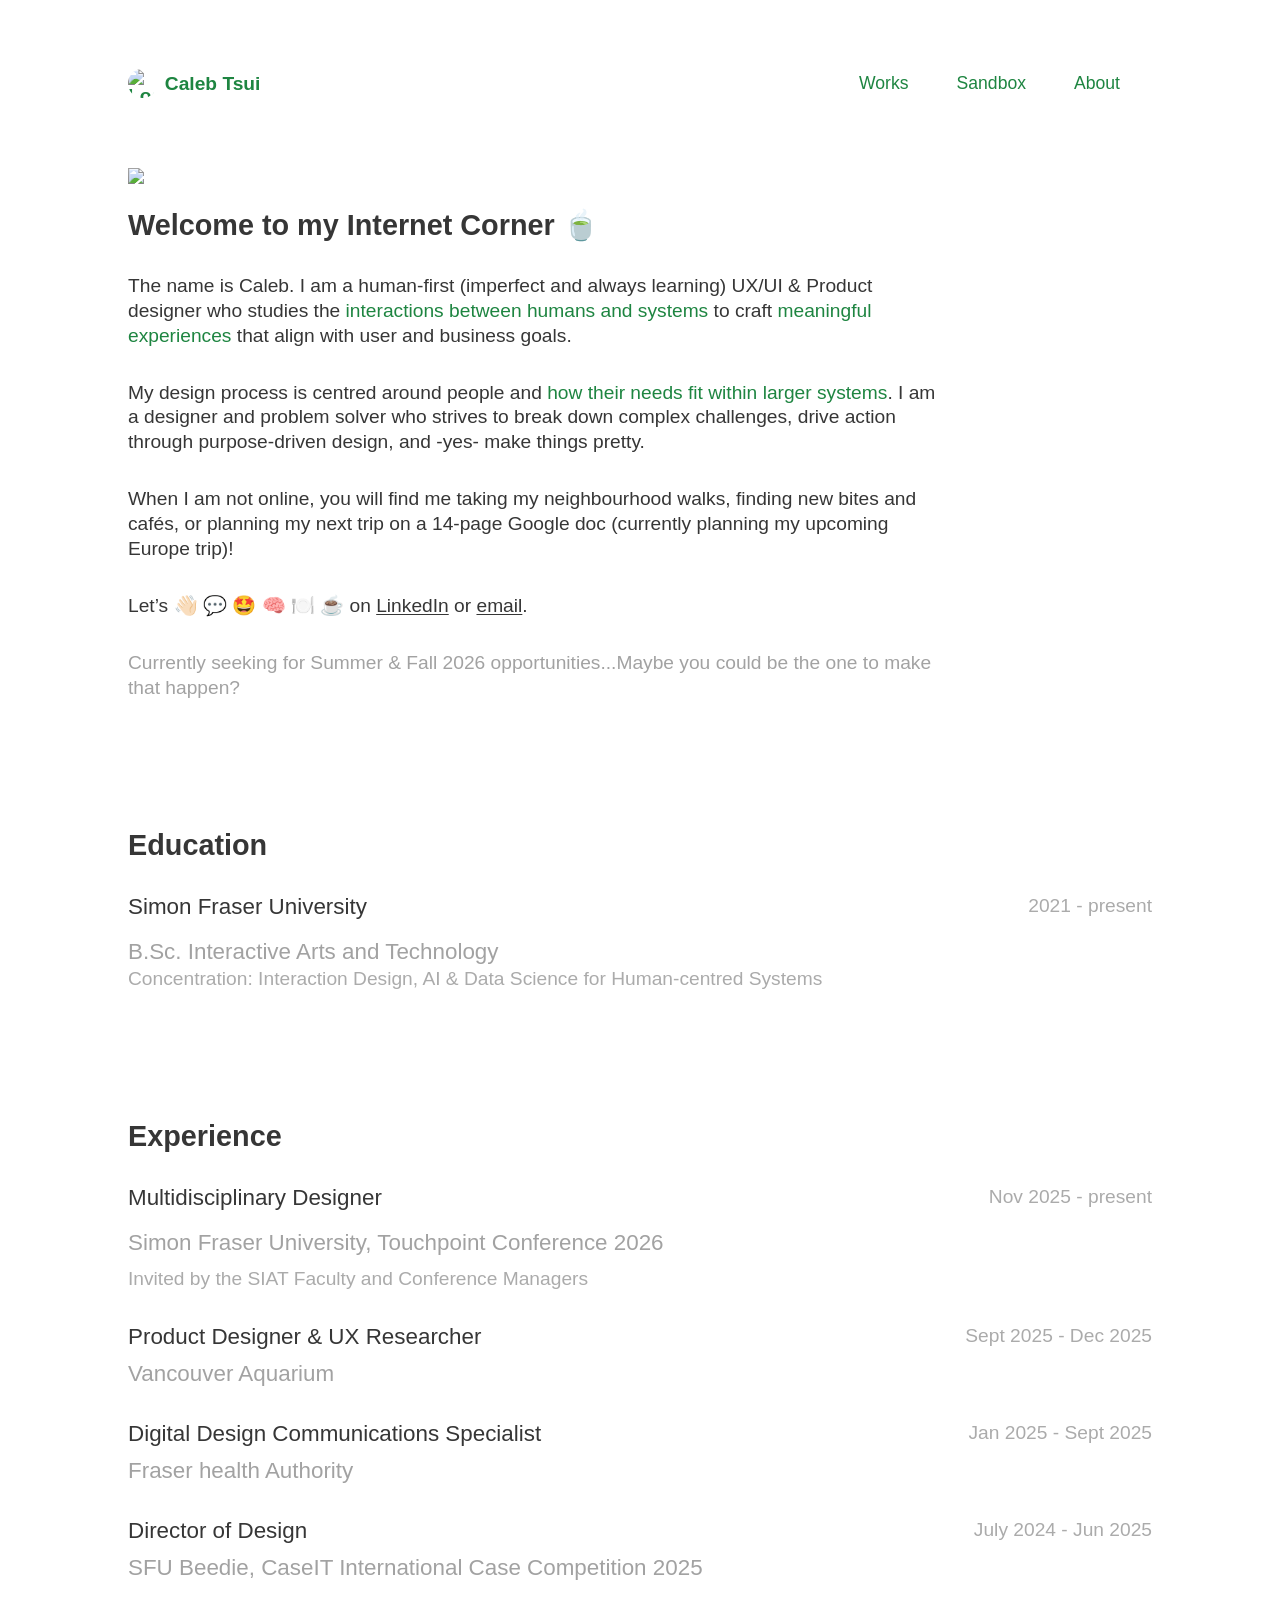
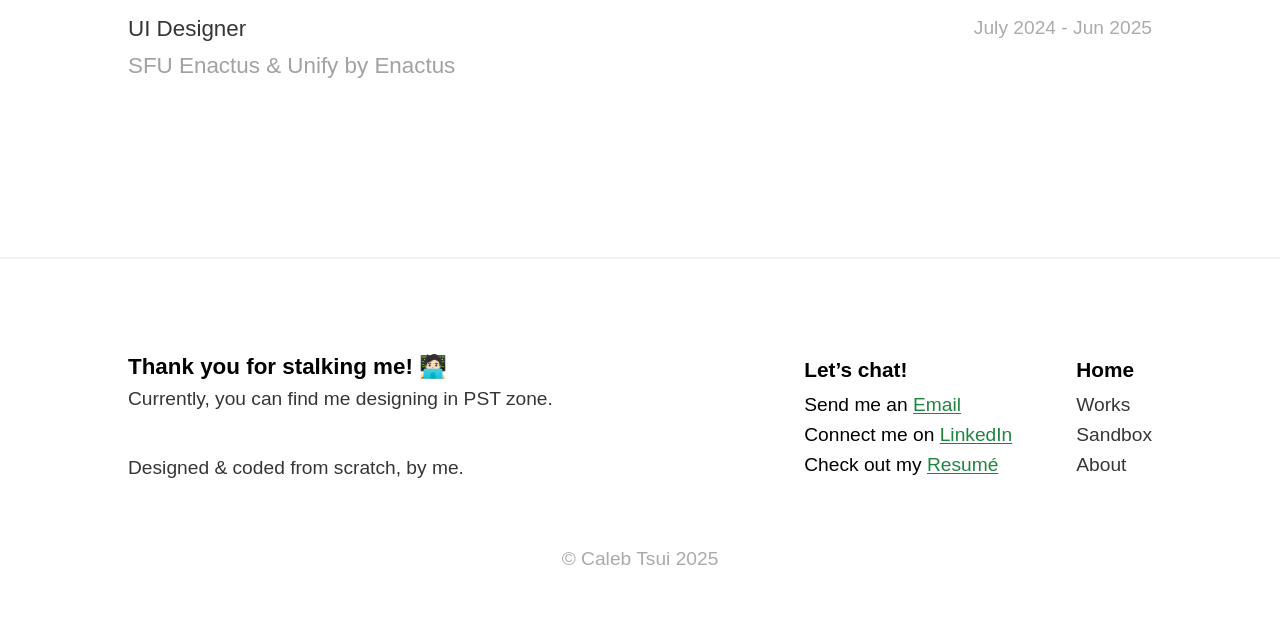
==== about.html @ f2d313d7 "updated UI" ====
<!DOCTYPE html>
<html lang="en">
  <head>
    <meta charset="UTF-8">
    <meta name="viewport" content="width=device-width, initial-scale=1.0">
    <meta http-equiv="X-UA-Compatible" content="ie=edge">
    <title>Caleb Tsui - Portfolio</title>

    <link rel="preconnect" href="https://fonts.googleapis.com">
    <link rel="preconnect" href="https://fonts.gstatic.com" crossorigin>
    <link href="https://fonts.googleapis.com/css2?family=Gabarito:wght@400;500;600;700;800;900&display=swap" rel="stylesheet">

    <link rel="stylesheet" href="css/styles.css">
    <link rel="icon" type="image/png" href="images/icon.png">
  </head>
  <body>
    <!-- Header -->
    <header>

        <h1 id="myHeader">
            <a href="index.html" class="logo">
                <span class="logo-img">
                    <img src="images/icon.png" alt="Logo" class="logo-icon default">
                    <img src="images/icon2.png" alt="Logo Hover" class="logo-icon hover">
                </span>
                Caleb Tsui
            </a>
        </h1>

        <!-- Nav bar -->
        <nav class="main-nav">
            <button class="nav-toggle" aria-expanded="false">
                Menu
                <span class="chevron">▾</span>
            </button>

            <div class="nav-links">
                <a href="index.html#myWork">Works</a>
                <a href="sandbox.html">Sandbox</a>
                <a href="about.html">About</a>
                <a href="https://drive.google.com/file/d/1yN6VeaxeyW_jLO-s8KyuzVLXs5rSGoTw/view?usp=sharing" class="resume mobile-only">View Resumé</a>
            </div>
        </nav>

        <!-- Nav bar -->

    </header>

    <section id="about" class="about">

        <div class="about-header">

            <div class="about-icon">
                <img src="images/about/aboutme.png">
            </div>

            <h2>Welcome to my Internet Corner 🍵</h2>
            <p>The name is Caleb. I am a human-first (imperfect and always learning) UX/UI & Product designer who studies the <span class="highlight">interactions between humans and systems</span> to craft <span class="highlight">meaningful experiences</span> that align with user and business goals.</p>

            <p>My design process is centred around people and <span class="highlight">how their needs fit within larger systems</span>. I am a designer and problem solver who strives to break down complex challenges, drive action through purpose-driven design, and -yes- make things pretty.</p>

            <p>When I am not online, you will find me taking my neighbourhood walks, finding new bites and cafés, or planning my next trip on a 14-page Google doc (currently planning my upcoming Europe trip)! </p>

            <p>Let’s 👋🏻 💬 🤩 🧠 🍽️ ☕️ on <a href="www.linkedin.com/in/caleb-tsui">LinkedIn</a> or <a href="mailto:calebtsui0314@email.com">email</a>.</p>

            <p class="note">Currently seeking for Summer & Fall 2026 opportunities...Maybe you could be the one to make that happen?</p>

        </div>

        <div class="about-page">
            <h2>Education</h2>
            <div class="education-div">
                <div class="detail-div">
                    <h3>Simon Fraser University </h3>
                    <p>2021 - present</p>
                </div>

                <div class="group">
                    <h3 class="note">B.Sc. Interactive Arts and Technology</h3>
                    <p>Concentration: Interaction Design, AI & Data Science for Human-centred Systems</p>
                </div>

            </div>

        </div>

        <div class="about-page">
            <h2>Experience</h2>
            <div class="education-div">
                <div class="detail-div">
                    <h3>Multidisciplinary Designer</h3>
                    <p>Nov 2025 - present</p>
                </div>

                <div class="group">
                    <h4 class="note">Simon Fraser University, Touchpoint Conference 2026</h4>
                    <p>Invited by the SIAT Faculty and Conference Managers</p>
                </div>

            </div>


            <div class="education-div">
                <div class="detail-div">
                    <h3>Product Designer & UX Researcher</h3>
                    <p>Sept 2025 - Dec 2025</p>
                </div>

                <h4 class="note">Vancouver Aquarium</h4>
            </div>


            <div class="education-div">
                <div class="detail-div">
                    <h3>Digital Design Communications Specialist</h3>
                    <p>Jan 2025 - Sept 2025</p>
                </div>

                <h4 class="note">Fraser health Authority</h4>
            </div>


            <div class="education-div">
                <div class="detail-div">
                    <h3>Director of Design</h3>
                    <p>July 2024 - Jun 2025</p>
                </div>

                <h4 class="note">SFU Beedie, CaseIT International Case Competition 2025</h4>
            </div>


            <div class="education-div">
                <div class="detail-div">
                    <h3>UI Designer</h3>
                    <p>July 2024 - Jun 2025</p>
                </div>

                <h4 class="note">SFU Enactus & Unify by Enactus</h4>
            </div>

        </div>

    </section>

    <script>
        const navToggle = document.querySelector('.nav-toggle');
        const mainNav = document.querySelector('.main-nav');

        navToggle.addEventListener('click', () => {
            mainNav.classList.toggle('open');

            // Optional: toggle aria-expanded for accessibility
            const expanded = navToggle.getAttribute('aria-expanded') === 'true' || false;
            navToggle.setAttribute('aria-expanded', !expanded);
        });
    </script>



    </body>
    
    <!-- Footer -->
   <footer class="site-footer">
    <div class="footer-inner">
        <!-- Left group -->
        <div class="footer-left-group">
            <div class="footer-left">
                <h4>Thank you for stalking me! 🧑🏻‍💻</h4>
                <p>Currently, you can find me designing in PST zone.</p>
            </div>
            <p class="footer-credit">Designed & coded from scratch, by me.</p>
        </div>

        <!-- Right group -->
        <div class="footer-right-group">
            <!-- Middle -->
            <div class="footer-middle">
                <h5>Let’s chat!</h5>
                <ul>
                    <li>Send me an <a href="mailto:calebtsui0314@email.com">Email</a></li>
                    <li>Connect me on <a href="www.linkedin.com/in/caleb-tsui">LinkedIn</a></li>
                    <li>Check out my <a href="https://drive.google.com/file/d/1yN6VeaxeyW_jLO-s8KyuzVLXs5rSGoTw/view?usp=sharing">Resumé</a></li>
                </ul>
            </div>
            
            <!-- Right -->
            <div class="footer-right">
                <h5>Home</h5>
                <ul>
                    <li><a href="index.html#myWork">Works</a></li>
                    <li><a href="sandbox.html">Sandbox</a></li>
                    <li><a href="about.html">About</a></li>
                </ul>
            </div>
        </div>
    </div>

    <div class="footer-bottom">
        © Caleb Tsui 2025
    </div>
</footer>


</html>
---- css/styles.css ----
/* ------- */
/* Font */
/* ------- */
@font-face {
    font-family: 'Saans';
    src: url('../fonts/Saans-TRIAL-Light.otf') format('opentype');
    font-weight: 300;
    font-style: normal;
}

@font-face {
    font-family: 'Saans';
    src: url('../fonts/Saans-TRIAL-Regular.otf') format('opentype');
    font-weight: 400;
    font-style: normal;
}

@font-face {
    font-family: 'Saans';
    src: url('../fonts/Saans-TRIAL-Medium.otf') format('opentype');
    font-weight: 500;
    font-style: normal;
}

@font-face {
    font-family: 'Saans';
    src: url('../fonts/Saans-TRIAL-SemiBold.otf') format('opentype');
    font-weight: 600;
    font-style: normal;
}

@font-face {
    font-family: 'Saans';
    src: url('../fonts/Saans-TRIAL-Bold.otf') format('opentype');
    font-weight: 700;
    font-style: normal;
}

@font-face {
    font-family: 'Saans';
    src: url('../fonts/Saans-TRIAL-Heavy.otf') format('opentype');
    font-weight: 800;
    font-style: normal;
}

/* ------- */
/* Body + HTML */
/* ------- */
html,
body {
    margin: 0;
    padding: 0;
    background-color: #FFFFFF;
    scroll-behavior: smooth;
    font-family: 'Saans', sans-serif;
}

/* ------- */
/* Logo */
/* ------- */
.logo {
    display: flex;
    align-items: center;
    gap: 0.5rem;
    text-decoration: none;
    color: #1E8541;

    font-family: 'Saans', sans-serif;
    font-weight: 600;
    font-size: 1.2rem;
}

/* Logo wrapper */
.logo-img {
    position: relative;
    width: 1.8rem;
    height: 1.8rem;
}

/* Default icon */
.logo-icon.default {
    width: 100%;
    height: 100%;
    border-radius: 50%;
    display: block;
}

/* Hover icon */
.logo-icon.hover {
    position: absolute;
    top: 0;
    left: 0;
    width: 100%;
    height: 100%;
    border-radius: 50%;
    display: none;
}

.logo:hover .logo-icon.default {
    display: none;
}

.logo:hover .logo-icon.hover {
    display: block;
}


/* ------- */
/* Header */
/* ------- */
header {
    display: flex;
    align-items: center;
    justify-content: space-between;

    padding: 3rem 8rem 0rem;
    text-decoration: none;
    background-color: white;

}

/* ------- */
/* Nav Bar */
/* ------- */

.main-nav {
    display: flex;
    gap: 2rem;
    padding: 0.5rem 1rem;
    border-radius: 100px;
    
}

.nav-toggle {
    display: none;
}

.nav-links {
    display: flex;
    gap: 1rem;
}


nav a {
    font-family: 'Saans', sans-serif;
    font-weight: 500;
    font-size: 1.1rem;
    color: #1E8541;
    text-decoration: none;
    padding: 0.4rem 1rem;
    border-radius: 9999px;
    text-decoration: none;
    transition: background 0.3s ease, color 0.3s ease;

}

nav a:hover {
    color: #15572C;

}

/* Active state */
nav a.active {
    background-color: #1E8541;
    color: white;
    font-weight: 500;

}

/* Focus state */
nav a:focus,
.highlight:focus {
    outline: 2px solid #1E8541;
    outline-offset: 3px;
}

.resume {
    font-family: 'Saans', sans-serif;
    font-weight: 500;
    font-size: 1.1rem;
    color: #1E8541;
    text-decoration: none;
}

.resume::after {
    content: "→";
    opacity: 0;
    margin-left: 0.2rem;
    transform: translateX(-6px);
    transition: opacity 0.2s ease, transform 0.2s ease;
}

.resume:hover::after,
.resume:focus-visible::after {
    opacity: 1;
    transform: translateX(0);
}

/* ------- */
/* Home Page */
/* ------- */
/* Intro section */

.intro {
    display: flex;
    padding: 3.5rem 8rem;
    justify-content: space-between;
    align-items: center;
}

.intro-right {
    flex: 0 0 40%;
    display: flex;
    justify-content: flex-end;
}

.introImg {
    width: 70%;
}

/* Left column */
.intro-left h2 {
    font-family: 'Saans', sans-serif;
    font-weight: 500;
    font-size: 2rem;

    color: #363636;
    line-height: 1.3;
    width: 110%;
    margin: 0 0 1rem;
}

/* Green highlights */
.highlight {
    font-family: 'Saans', sans-serif;
    font-weight: 500;
    font-size: 2rem;
    color: #1E8541;
}

/* Small note text */
.note {
    font-family: 'Saans', sans-serif;
    font-weight: 400;
    font-size: 1.5rem;
    line-height: 1.4;
    color: #A2A2A2;
    width: 87%;
    margin-top: 2rem;
}


/* ------- */
/* Selected Work */
/* ------- */

/* Container */
.selected-work {
    padding: 0rem 6rem;
    padding-bottom: 7rem;
}

/* Grid */
.cards {
    display: grid;
    grid-template-columns: repeat(2, 1fr);
    gap: 1.5rem;
    margin-top: 1.5rem;
}

/* Card */
.card {
    background: white;
    border-radius: 1.3rem;
    box-shadow: 0 0px 18px rgba(0, 0, 0, 0.1);
    overflow: visible;
    padding: 2rem;
    display: flex;
    flex-direction: column;
    gap: 0.75rem;
}

/* Thumb area */
.thumb-link {
    display: block;
    border-radius: 12px;
    overflow: hidden;
}

.thumb {
    width: 100%;
    aspect-ratio: 12/8;
    border-radius: 1rem;
    overflow: hidden;
    position: relative;
    background: #f6f2ec;

}

.thumb img {
    width: 100%;
    height: 100%;
    object-fit: cover;
    transform-origin: center;
    transition: transform 400ms cubic-bezier(.2, .9, .3, 1);
    display: block;
}


.thumb-link:hover .thumb img,
.thumb-link:focus .thumb img {
    transform: scale(1.12);
}

/* card body */
.card-body .tags {
    display: flex;
    gap: 0.7rem;
    margin-bottom: 0.25rem;
}

.card-body .tags span {
    font-family: 'Saans', sans-serif;
    font-weight: 500;
    font-size: 0.9rem;
    background-color: #E6E6E6;
    color: #363636;
    padding: 0.5rem 1rem;
    border-radius: 999px;
    margin-top: 0.7rem;
}

/* headings */
.card-body h3 {
    font-family: 'Saans', sans-serif;
    font-weight: 500;
    margin: 0.7rem 0;
    font-size: 1.5rem;
    color: #363636;
}

.card-body p {
    font-family: 'Saans', sans-serif;
    font-weight: 400;
    margin: 0;
    color: #363636;
    font-size: 1.1rem;
    line-height: 1.4;
}

/* card body */
.background .card-body .tags {
    display: flex;
    gap: 0.7rem;
    margin-bottom: 0.25rem;
}

.background .card-body .tags span {
    font-family: 'Saans', sans-serif;
    font-weight: 500;
    font-size: 1rem;
    background-color: #E6E6E6;
    color: #363636;
    padding: 0.5rem 1rem;
    border-radius: 999px;
    margin-top: 0.7rem;
}

/* headings */
.background .card-body h3 {
    font-family: 'Saans', sans-serif;
    font-weight: 600;
    margin: 0.7rem 0;
    font-size: 1.5rem;
    color: #363636;
}

.background .thumb {
    width: 100%;
    aspect-ratio: 12/6;
    border-radius: 1rem;
    overflow: hidden;
    position: relative;
    background: #f6f2ec;

}

.background .thumb img {
    width: 100%;
    height: 100%;
    object-fit: cover;
    transform-origin: center;
    transition: transform 400ms cubic-bezier(.2, .9, .3, 1);
    display: block;
}

/* ------- */
/* Sandbox */
/* ------- */
.sandbox-intro {
    padding: 4rem 8rem;
}

.sandbox-intro h3 {
    font-family: 'Saans', sans-serif;
    font-weight: 500;
    margin: 0;
    font-size: 1.6rem;
    color: #363636;

}

.sandbox-intro h2 {
    font-family: 'Saans', sans-serif;
    font-weight: 500;
    font-size: 2rem;
    margin-top: 1rem;
    color: #363636;
    line-height: 1.3;
    width: 60%;

}

.sandbox-intro .highlight {
    font-family: 'Saans', sans-serif;
    font-weight: 600;
    font-size: 1.6rem;
    color: #1E8541;

}

.sandbox-work {
    padding: 0rem 10rem;
    padding-bottom: 7rem;
}

.doodle-work {
    padding: 0rem 8rem;
    padding-bottom: 7rem;
}

.doodle-work h2 {
    font-family: 'Saans', sans-serif;
    font-weight: 600;
    font-size: 1.8rem;
    margin-bottom: 2rem;
    color: #363636;

}

/* doodle */
.doodle-grid {
    display: grid;
    grid-template-columns: repeat(3, 1fr);
    gap: 1.5rem;
    justify-items: center;
}

.doodle-grid img {
    width: 100%;
    aspect-ratio: 1 / 1;
    object-fit: cover;
    border-radius: 12px;
}



/* ------- */
/* Vancouver Aquarium */
/* ------- */
.mobile-only {
    display: none;
}


.case-layout {
    display: grid;
    grid-template-columns: max-content 1fr;
    gap: 5rem;
    padding: 4rem 6rem;
}

.case-sidebar {

    position: sticky;
    top: 4rem;
    height: fit-content;


    display: flex;
    flex-direction: column;
    gap: 2rem;
}

.case-sidebar nav {
    background: none;
    padding: 0;
    border-radius: 0;
}

.case-sidebar a {

    background: none;
    padding: 0;
    border-radius: 0;

}

.case-layout p {
    font-family: 'Saans', sans-serif;
    font-weight: 400;
    font-size: 1.2rem;
    color: #363636;
    line-height: 1.3;
    margin: 0;
}

.case-layout h4 {
    font-family: 'Saans', sans-serif;
    font-weight: 600;
    font-size: 1.2rem;
    color: #363636;
    margin-bottom: 1rem;
}

.case-sidebar nav a:hover {
    background: none;
    color: #1E8541;
}

.back-link {
    font-family: 'Saans', sans-serif;
    font-weight: 500;
    font-size: 1.1rem;
    color: #363636;
    text-decoration: none;
}


.case-nav {
    display: flex;
    flex-direction: column;
    gap: 1.2rem;
}

.case-nav a {
    font-family: 'Saans', sans-serif;
    font-size: 1.1rem;
    font-weight: 400;
    color: #363636;
    text-decoration: none;
    transition: color 0.3s ease;
}

.case-nav a:hover {
    background: none;
    color: #1E8541;
}

.case-content {
    max-width: 63vw;
    margin-inline: auto;
}

.case-hero {
    display: flex;
    flex-direction: column;
    margin-bottom: 5rem;
}

.hero-img {
    width: 100%;
    border-radius: 1.2rem;
    margin-bottom: 1.2rem;
}

.case-hero h1 {
    font-family: 'Saans', sans-serif;
    font-weight: 500;
    font-size: 2rem;
    color: #363636;
    line-height: 1.3;
    margin-bottom: 1.2rem;
    margin-top: 0rem;
}

.case-hero .hero-disclaimer {
    font-family: 'Saans', sans-serif;
    font-weight: 400;
    font-size: 1rem;
    line-height: 1.3;
    color: #363636;
    margin-top: 1rem;
}

.meta-grid {
    display: grid;
    grid-template-columns: 1.5fr 1fr 1fr;
    gap: 3rem;
    margin: 0rem;
}

.meta-grid p {
    font-family: 'Saans', sans-serif;
    font-weight: 400;
    font-size: 1.2rem;
    color: #363636;
    line-height: 1.3;
    margin: 0;
}

.case-gallery {
    display: grid;
    grid-template-columns: repeat(3, 1fr);
    grid-template-rows: repeat(2, 1fr);
    gap: 1.5rem;
    margin-bottom: 5rem;
}

.case-gallery img {
    width: 100%;
    height: 18rem;
    border-radius: 1.2rem;
    object-fit: cover;
    display: block;
}

.div1 {
    grid-column: span 2 / span 2;
}

.div2 {
    grid-column-start: 3;
}

.div3 {
    grid-column: span 2 / span 2;
    grid-column-start: 2;
    grid-row-start: 2;
}

.div4 {
    grid-column-start: 1;
    grid-row-start: 2;
}

.background {
    margin-bottom: 8rem;
}

.background h1 {
    font-family: 'Saans', sans-serif;
    font-weight: 500;
    font-size: 1.8rem;
    color: #363636;
    line-height: 1.5;
    margin-top: 1.5rem;
    margin-bottom: 1.5rem;
}

.background h3 {
    font-family: 'Saans', sans-serif;
    font-weight: 600;
    font-size: 1.4rem;
    color: #216FD2;
    margin-top: 1.5rem;
}

.background h2 {
    font-family: 'Saans', sans-serif;
    font-weight: 500;
    font-size: 1.5rem;
    color: #363636;
    line-height: 1.5;
    margin-top: 3rem;
    margin-bottom: 1rem;

}

.background-boxes {
    display: flex;
    flex-direction: column;
    gap: 1rem;
}

.background-boxes img {
    width: 100%;
    height: auto;
    border: 2px solid #E6E6E6;
}

.background p {
    font-family: 'Saans', sans-serif;
    font-weight: 400;
    font-size: 1.2rem;
    color: #363636;
    line-height: 1.6;
     
}

.background a {
    font-family: 'Saans', sans-serif;
    font-size: 1.2rem;
    font-weight: 600;
    color: #216FD2;
    text-decoration: underline;
    text-underline-offset: 0.15rem;
}

.background .highlight {
    font-family: 'Saans', sans-serif;
    font-weight: 600;
    font-size: 1.2rem;
    line-height: 1.6;
    color: #1E8541;
}

.background img {
    width: 100%;
    height: auto;
    border-radius: 1.2rem;
    display: block;
}

/* VA - Content */
.background .tags {
    display: flex;
    gap: 0.7rem;
    margin-bottom: 0.25rem;
}

.background .tags span {
    font-family: 'Saans', sans-serif;
    font-weight: 400;
    font-size: 1rem;
    background-color: #1E8541;
    color: #FFFFFF;
    padding: 0.5rem 1.2rem;
    border-radius: 999px;
}

.mission-boxes {
    display: flex;
    flex-direction: row;
    justify-content: space-between;
    gap: 0.7rem;
}

.background p {
    margin-top: 1.2rem;
    margin-bottom: 1.5rem;
}

.mission-boxes span {
    font-family: 'Saans', sans-serif;
    font-weight: 500;
    font-size: 1.2rem;
    text-align: center;

    background-color: #F8F8F8;
    color: #363636;
    padding: 0.5rem 1.2rem;
    border-radius: 1rem;
    border: 2px solid #E6E6E6;
}

.info-boxes {
    display: grid;
    grid-template-columns: repeat(2, 1fr);
    gap: 1.5rem;
}

.info-box {
    background-color: #DDF3FF;
    padding: 2rem;
    border-radius: 1rem;
}

.info-box h2 {
    font-family: 'Saans', sans-serif;
    font-weight: 500;
    font-size: 1.2rem;
    color: #229FE2;
    line-height: 1.5;
    margin-top: 0rem;
    margin-bottom: 0.5rem;
}

.info-box p {
    font-family: 'Saans', sans-serif;
    font-weight: 400;
    font-size: 1.2rem;
    color: #363636;
    line-height: 1.5;
    margin: 0rem;

}

#painpoint>.info-box {
    background-color: #FFE7E7;
}

#aquarium>.info-box {
    background-color: #FFE2D0;
}

#painpoint>.info-box h2 {
    color: #FF2525;
}

#aquarium>.info-box h2 {
    color: #F07A29;
}

.user-box {
    display: flex;
    flex-direction: row;
    justify-content: space-between;
    align-items: center;
    margin: 1.3rem 0rem 0rem 0rem;

    background-color: #F8F8F8;
    border: 2px solid #E6E6E6;
    border-radius: 1.2rem;
    padding: 3.5rem 5rem;
}

.user-box h2 {
    font-family: 'Saans', sans-serif;
    font-weight: 700;
    font-size: 1.5rem;
    color: #363636;
    line-height: 1.3;
    margin-top: 0rem;
    margin-bottom: 0rem;
}

.user-box h4 {
    margin-top: 1rem;
    margin-bottom: 0rem;
}

.user-box li {
    margin-top: 0.5rem;
}

.user-box ul {
    font-family: 'Saans', sans-serif;
    font-weight: 400;
    font-size: 1.2rem;
    color: #363636;
    line-height: 1.3;
    margin-top: 0.5rem;
    margin-left: -1.2rem;
}

.user-box img {
    width: 40%;
    height: auto;
    display: block;
}

.user-info {
    display: flex;
    flex-direction: column;
    width: 55%;
}

.workshop-images {
    display: flex;
    justify-content: space-between;
    gap: 1rem;
    margin-bottom: 1rem;
}

.workshop-images img {
    width: 100%;
    height: auto;
}

.design-focus {
    margin-top: 1.2rem;
    margin-bottom: 0rem;
    background-color: #F8F8F8;
    padding: 2rem 4rem;
    border: 2px solid #E6E6E6;
    border-radius: 1.2rem;

}

.design-focus span {
    color: #1E8541;
}

.case-layout .site-footer {
    padding: 0rem;
    border-top: 2px solid #F1F1F1;
    ;

}

/* Usability Section */

.use-test-boxes {
    display: flex;
    flex-direction: row;
    justify-content: space-between;
    gap: 2rem;

}

.use-test-boxes img {
    width: 100%;
    height: auto;
    display: block;
}

.use-test-boxes p {
    margin-top: 0rem;
}

.use-test-box {
    display: flex;
    flex-direction: column;
    gap: 1rem;
}

.flow-video {
    width: 100%;
    height: auto;
    display: block;
    border-radius: 1rem;
}




/* About Page */
.about-page, .about-header {
    margin-bottom: 8rem;
}

.about {
    padding: 3rem 8rem;
}

.about-icon {
    margin-bottom: 1.5rem;
}

.about-icon img {
    width: 10%;
    height: auto;
    object-fit: cover;
    display: block;

}

.about h2 {
    font-family: 'Saans', sans-serif;
    font-weight: 600;
    font-size: 1.8rem;

    color: #363636;
    margin: 0 0 1rem 0;

}

.about-header p {
    font-family: 'Saans', sans-serif;
    font-weight: 400;
    font-size: 1.2rem;
    color: #363636;
    width: 80%;
    line-height: 1.3;
    margin-top: 2rem;

}

.about p {
    font-family: 'Saans', sans-serif;
    font-weight: 400;
    font-size: 1.2rem;
    color: #363636;
    line-height: 1.3;
    margin-top: 2rem;

}

.about-page p {
    font-family: 'Saans', sans-serif;
    font-weight: 400;
    font-size: 1.2rem;
    color: #363636;
    line-height: 1.3;
    margin-top: 2rem;

}

.about .highlight {
    font-family: 'Saans', sans-serif;
    font-weight: 500;
    font-size: 1.2rem;
    color: #1E8541;

}

.about .note {
    color: #A2A2A2;
}

.about a {
    font-family: 'Saans', sans-serif;
    font-size: 1.2rem;
    font-weight: 400;
    color: #363636;
    text-decoration: underline;
    text-underline-offset: 0.15rem;
    transition: color 0.3s ease;
}

.about a:hover {
    color: #1E8541;

}

.about h3 {
    font-family: 'Saans', sans-serif;
    font-weight: 500;
    font-size: 1.4rem;
    color: #363636;
    margin: 0 0 0.5rem 0;

}

.about h4 {
    font-family: 'Saans', sans-serif;
    font-weight: 400;
    font-size: 1.4rem;
    color: #363636;
    margin: 0 0 0.5rem 0;

}

.education-div .detail-div {
    display: flex;
    flex-direction: row;
    justify-content: space-between;
}

.education-div p {
    font-family: 'Saans', sans-serif;
    font-weight: 400;
    font-size: 1.2rem;
    color: #ABABAB;
    margin: 0;
}

.group {
    margin-top: 0.5rem;

}

.group h3 {
    margin-bottom: 0rem;

}

.education-div {
    margin-top: 2rem;
}

/* Footer */
.site-footer {
    padding: 4rem 8rem;
    border-top: 2px solid #F1F1F1;
    ;

}

.footer-inner {
    display: flex;
    justify-content: space-between;
    gap: 4rem;
}

.footer-right-group {
    display: flex;
    flex-direction: row;
    justify-content: space-between;
    gap: 4rem;
}

.footer-left-group {
    display: flex;
    flex-direction: column;
    justify-content: space-between;
}

/* Left column */
.footer-left-group h4 {
    font-family: 'Saans', sans-serif;
    font-weight: 600;
    font-size: 1.4rem;
    margin-bottom: 0.5rem;
}

.footer-left-group p {
    font-family: 'Saans', sans-serif;
    font-size: 1.2rem;
    font-weight: 400;
    color: #363636;
    margin: 0.3rem 0;
}

.footer-credit {
    margin-top: 1.5rem;
    font-family: 'Saans', sans-serif;
    font-size: 1.2rem;
    font-weight: 400;
    color: #363636;
}

/* Middle + Right */
.footer-middle h5,
.footer-right h5 {
    font-weight: 600;
    font-size: 1.3rem;
    margin-bottom: 0.75rem;
}

.footer-middle ul,
.footer-right ul {
    list-style: none;
    padding: 0;
    margin: 0;
}

.footer-middle li,
.footer-right li {
    font-family: 'Saans', sans-serif;
    font-size: 1.2rem;
    font-weight: 400;
    margin-bottom: 0.5rem;
}

.footer-middle a {
    font-family: 'Saans', sans-serif;
    font-size: 1.2rem;
    font-weight: 400;
    color: #1E8541;
    text-decoration: underline;
    text-underline-offset: 0.15rem;
}

.footer-right a {
    font-family: 'Saans', sans-serif;
    font-size: 1.2rem;
    font-weight: 400;
    color: #363636;
    text-decoration: none;
    transition: color 0.3s ease;

}

.footer-right a:hover {
    color: #1E8541;

}

/* Bottom copyright */
.footer-bottom {
    text-align: center;
    margin-top: 4rem;
    font-family: 'Saans', sans-serif;
    font-size: 1.2rem;
    font-weight: 500;
    color: #ABABAB;
}






@media (max-width: 30em) {
    body {
        overflow-x: hidden;
    }

    header {
        padding: 2rem 3rem;
    }

    .intro {
        flex-direction: column;
        padding: 2rem 3rem;
        gap: 1.5rem;
    }

    /* Left column */
    .intro-left h2 {
        font-size: 1.2rem;
        width: 90%;
    }

    .about h2 {
        font-size: 1.2rem;
    }

    .highlight {
        font-size: 1.2rem;
    }

    .note,
    .about .note {
        font-size: 0.9rem;
    }

    .intro-right {
        display: none;
    }

    /* Container */
    .selected-work {
        padding: 0rem 3rem;
        margin-bottom: 5rem;
    }

    .cards {
        display: grid;
        grid-template-columns: repeat(1, 1fr);
        gap: 1.5rem;
    }

    /* Card */
    .card {
        background: white;
        border-radius: 1.3rem;
        box-shadow: 0 0px 18px rgba(0, 0, 0, 0.1);
        overflow: visible;
        padding: 2rem;
        display: flex;
        flex-direction: column;
        gap: 0.75rem;
    }

    .thumb {
        aspect-ratio: 12/6;
    }

    .card-body .tags span {
        font-size: 0.6rem;
        margin-top: 0.9rem;
        padding: 0.4rem 0.8rem;
    }

    /* headings */
    .card-body h3 {
        margin: 0.5rem 0;
        font-size: 1.2rem;
    }

    .card-body p {
        font-family: 'Saans', sans-serif;
        font-weight: 400;
        margin: 0;
        font-size: 1rem;
        line-height: 1.2;
    }

    .site-footer {
        padding: 4rem 4rem 2.5rem;
        border-top: 2px solid #F1F1F1;
        ;

    }

    .footer-inner {
        display: flex;
        flex-direction: column;
        justify-content: space-between;
        gap: 4rem;
    }

    /* Left column */
    .footer-left-group h4 {
        font-size: 1.2rem;
    }

    .footer-right-group {
        flex-direction: column;
        gap: 0rem;
    }

    .footer-left-group p {
        font-size: 0.9rem;
    }

    .footer-inner {
        gap: 0rem;
    }

    .footer-credit {
        font-size: 1.2rem;
    }

    /* Middle + Right */
    .footer-middle h5,
    .footer-right h5 {
        font-size: 1.2rem;
    }

    .footer-middle li,
    .footer-right li {
        font-size: 0.9rem;
    }

    .footer-middle a {
        font-size: 0.9rem;
    }

    .footer-right a {
        font-size: 0.9rem;
    }

    .about {
        padding: 2rem 4rem;
    }

    .about-icon img {
        width: 30%;
        height: auto;
        object-fit: cover;
        display: block;

    }

    .about-page {
        margin-bottom: 3rem;
    }

    .about p {
        font-size: 1rem;
    }

    .about .highlight {
        font-size: 1rem;
    }

    .about a {
        font-size: 1rem;
    }

    .about h3 {
        font-size: 1.1rem;
    }

    .education-div .detail-div {
        flex-direction: column;

    }

    .education-div p {
        font-size: 1rem;
    }

    .education-div {
        margin-top: 1rem;
    }

    /* ------- */
    /* Sandbox */
    /* ------- */
    .sandbox-intro {
        padding: 2rem 4rem;
    }

    .sandbox-intro h3 {
        font-size: 1.2rem;
    }

    .sandbox-intro .highlight {
        font-size: 1.2rem;
    }

    .sandbox-intro h2 {
        font-size: 1.3rem;
        width: 100%;

    }

    .doodle-work {
        padding: 0rem 4rem;
        padding-bottom: 7rem;
    }

    .doodle-work h2 {
        font-size: 1.2rem;

    }

    /* doodle */
    .doodle-grid {
        grid-template-columns: repeat(3, 1fr);
        gap: 0.7rem;
    }

    .doodle-grid img {
        width: 100%;
        aspect-ratio: 1 / 1;
        object-fit: cover;
        border-radius: 12px;
    }

    .case-sidebar {
        display: none;
    }

    .case-layout {
        grid-template-columns: 1fr;
        /* single column layout */
        gap: 2rem;
        padding: 2rem 4rem;
    }


    .hero-img {
        width: 100%;
        height: 10rem;
        border-radius: 1rem;
        object-fit: cover;
        display: block;
    }

    .case-hero h1 {
        font-size: 1.5rem;

    }

    .meta-grid {
        grid-template-columns: 1fr;
        gap: 0rem;
    }

    .meta-grid p {
        font-size: 1.2rem;
    }

    .case-gallery {
        display: none;
    }

    .background h1 {
        font-size: 1.4rem;
    }

    .background h2 {
        font-size: 1.2rem;
    }

    .background .tags span {
        font-size: 0.8rem;
    }

    .mission-boxes {
        display: flex;
        flex-direction: column;
        justify-content: space-between;
        gap: 0.7rem;
    }

    .mission-boxes,
    .background p {
        margin-bottom: 0.8rem;
    }

    .info-boxes {
        display: grid;
        grid-template-columns: 1fr;
        gap: 1.5rem;
    }

    .user-box {
        display: flex;
        flex-direction: column;
        padding: 2rem 0rem;
    }

    .user-box img {
        display: none !important;
    }

    .user-box h2 {
        font-size: 1.1rem;
    }

    .background .user-box p {
        font-size: 1.1rem;
    }



    .user-box ul {
        font-family: 'Saans', sans-serif;
        font-weight: 400;
        font-size: 1rem;
        color: #363636;
        line-height: 1.3;
        margin-top: 0.5rem;
        margin-left: -1.2rem;
    }

    .user-info {
        display: flex;
        flex-direction: column;
        width: 80%;
    }

    .workshop-images {
        display: flex;
        flex-direction: column;
        justify-content: space-between;
        gap: 1rem;
        margin-bottom: 1rem;
    }

    .design-focus {
        margin-top: 1.2rem;
        margin-bottom: 0rem;
        background-color: #F8F8F8;
        padding: 2rem 2rem;

    }

    .use-test-boxes {
        gap: 1rem;
    }

    .background {
        margin-bottom: 6rem;
    }


}


@media (max-width: 30em) {
    .main-nav {
        position: relative;
        /* needed for absolute dropdown */
        display: flex;
        flex-direction: column;
        align-items: flex-end;
        gap: 0.5rem;
    }

    .resume-wrapper {
        display: none;
    }

    .resume::after {
    content: none;
}

    .nav-toggle {
        display: flex;
        align-items: center;
        gap: 0.4rem;
        background: none;
        border: none;
        cursor: pointer;
        font-family: 'Saans', sans-serif;
        font-weight: 600;
        font-size: 1.1rem;
        color: #1E8541;
        z-index: 1000;
        /* make sure button is above links */
    }

    .nav-links {
        display: none;
        position: absolute;
        top: 100%;
        right: 0;
        margin-top: 1rem;
        background: #F6F6F6;
        border-radius: 16px;
        padding: 1rem;
        flex-direction: column;
        gap: 1rem;
        box-shadow: 0 10px 30px rgba(0, 0, 0, 0.1);
        z-index: 999;
    }

    .main-nav.open .nav-links {
        display: flex;
    }

    .chevron {
        transition: transform 0.2s ease;
    }

    .main-nav.open .chevron {
        transform: rotate(180deg);
    }

    .mobile-only {
        display: inline-block;
        background-color: #1E8541;
        color: white;
        border: none;
        padding: 0.5rem 1rem;
        border-radius: 100px;
        font-family: 'Saans', sans-serif;
        font-weight: 600;
        cursor: pointer;
        margin-bottom: 0rem;
        width: 30%;
    }

    .mobile-only:hover {
        background-color: #166F35;
        /* slightly darker on hover */
    }
}
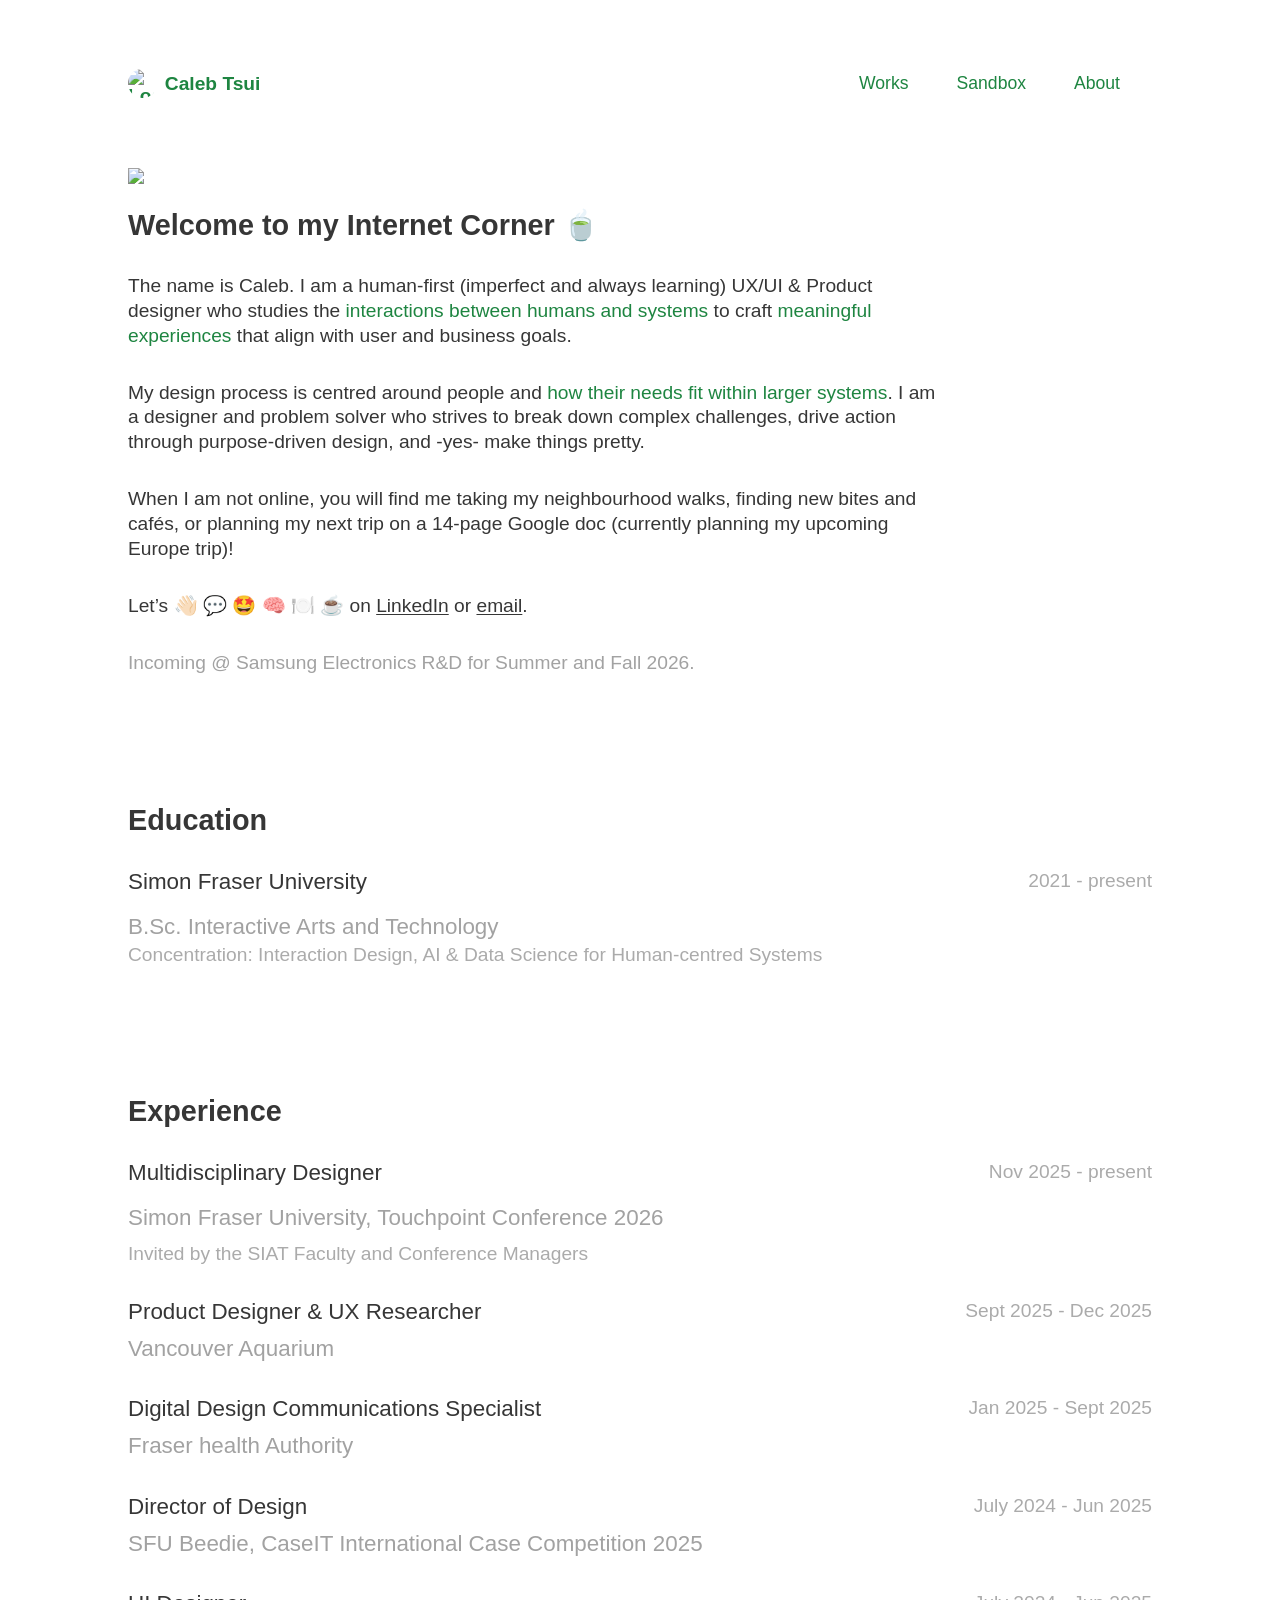
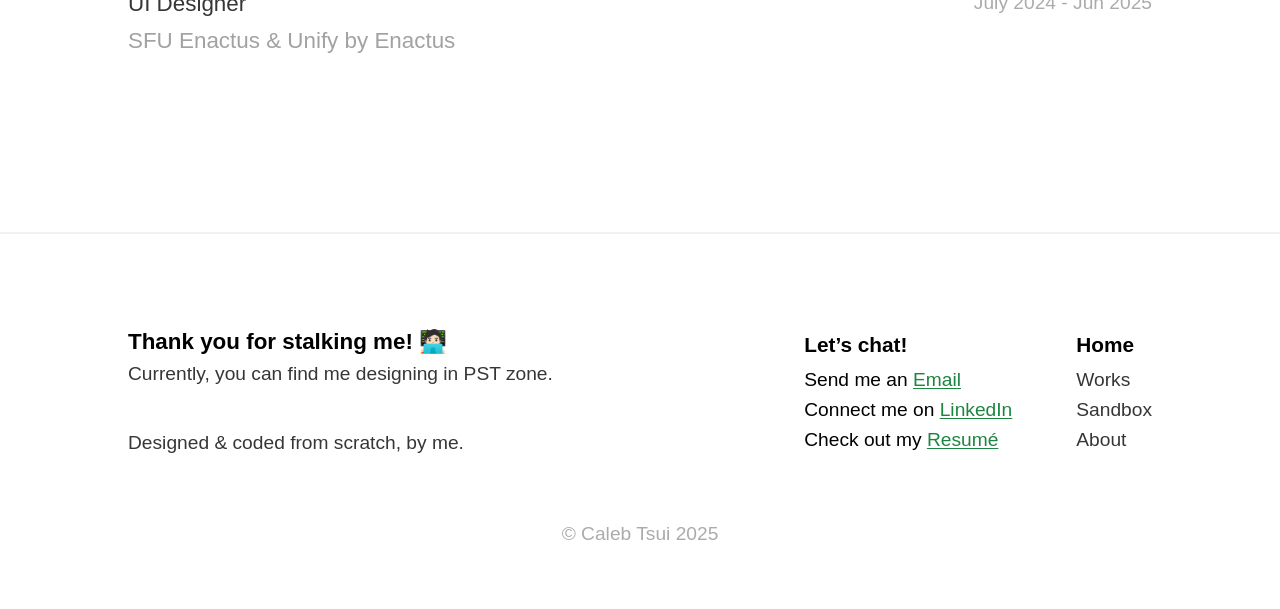
==== commit 23cac806: "updated" ====
--- a/about.html
+++ b/about.html
@@ -63,7 +63,7 @@
 
             <p>Let’s 👋🏻 💬 🤩 🧠 🍽️ ☕️ on <a href="www.linkedin.com/in/caleb-tsui">LinkedIn</a> or <a href="mailto:calebtsui0314@email.com">email</a>.</p>
 
-            <p class="note">Currently seeking for Summer & Fall 2026 opportunities...Maybe you could be the one to make that happen?</p>
+            <p class="note">Incoming @ Samsung Electronics R&D for Summer and Fall 2026.</p>
 
         </div>
 
--- a/css/styles.css
+++ b/css/styles.css
@@ -150,12 +150,12 @@
     padding: 0.4rem 1rem;
     border-radius: 9999px;
     text-decoration: none;
-    transition: background 0.3s ease, color 0.3s ease;
+    transition: color 0.2s ease;
 
 }
 
 nav a:hover {
-    color: #15572C;
+    color: #53B876;
 
 }
 
@@ -222,11 +222,11 @@
 .intro-left h2 {
     font-family: 'Saans', sans-serif;
     font-weight: 500;
-    font-size: 2rem;
+    font-size: 1.8rem;
 
     color: #363636;
     line-height: 1.3;
-    width: 110%;
+    width: 95%;
     margin: 0 0 1rem;
 }
 
@@ -234,7 +234,7 @@
 .highlight {
     font-family: 'Saans', sans-serif;
     font-weight: 500;
-    font-size: 2rem;
+    font-size: 1.8rem;
     color: #1E8541;
 }
 
@@ -242,11 +242,11 @@
 .note {
     font-family: 'Saans', sans-serif;
     font-weight: 400;
-    font-size: 1.5rem;
+    font-size: 1.4rem;
     line-height: 1.4;
     color: #A2A2A2;
-    width: 87%;
-    margin-top: 2rem;
+    width: 70%;
+    margin-top: 1.5rem;
 }
 
 
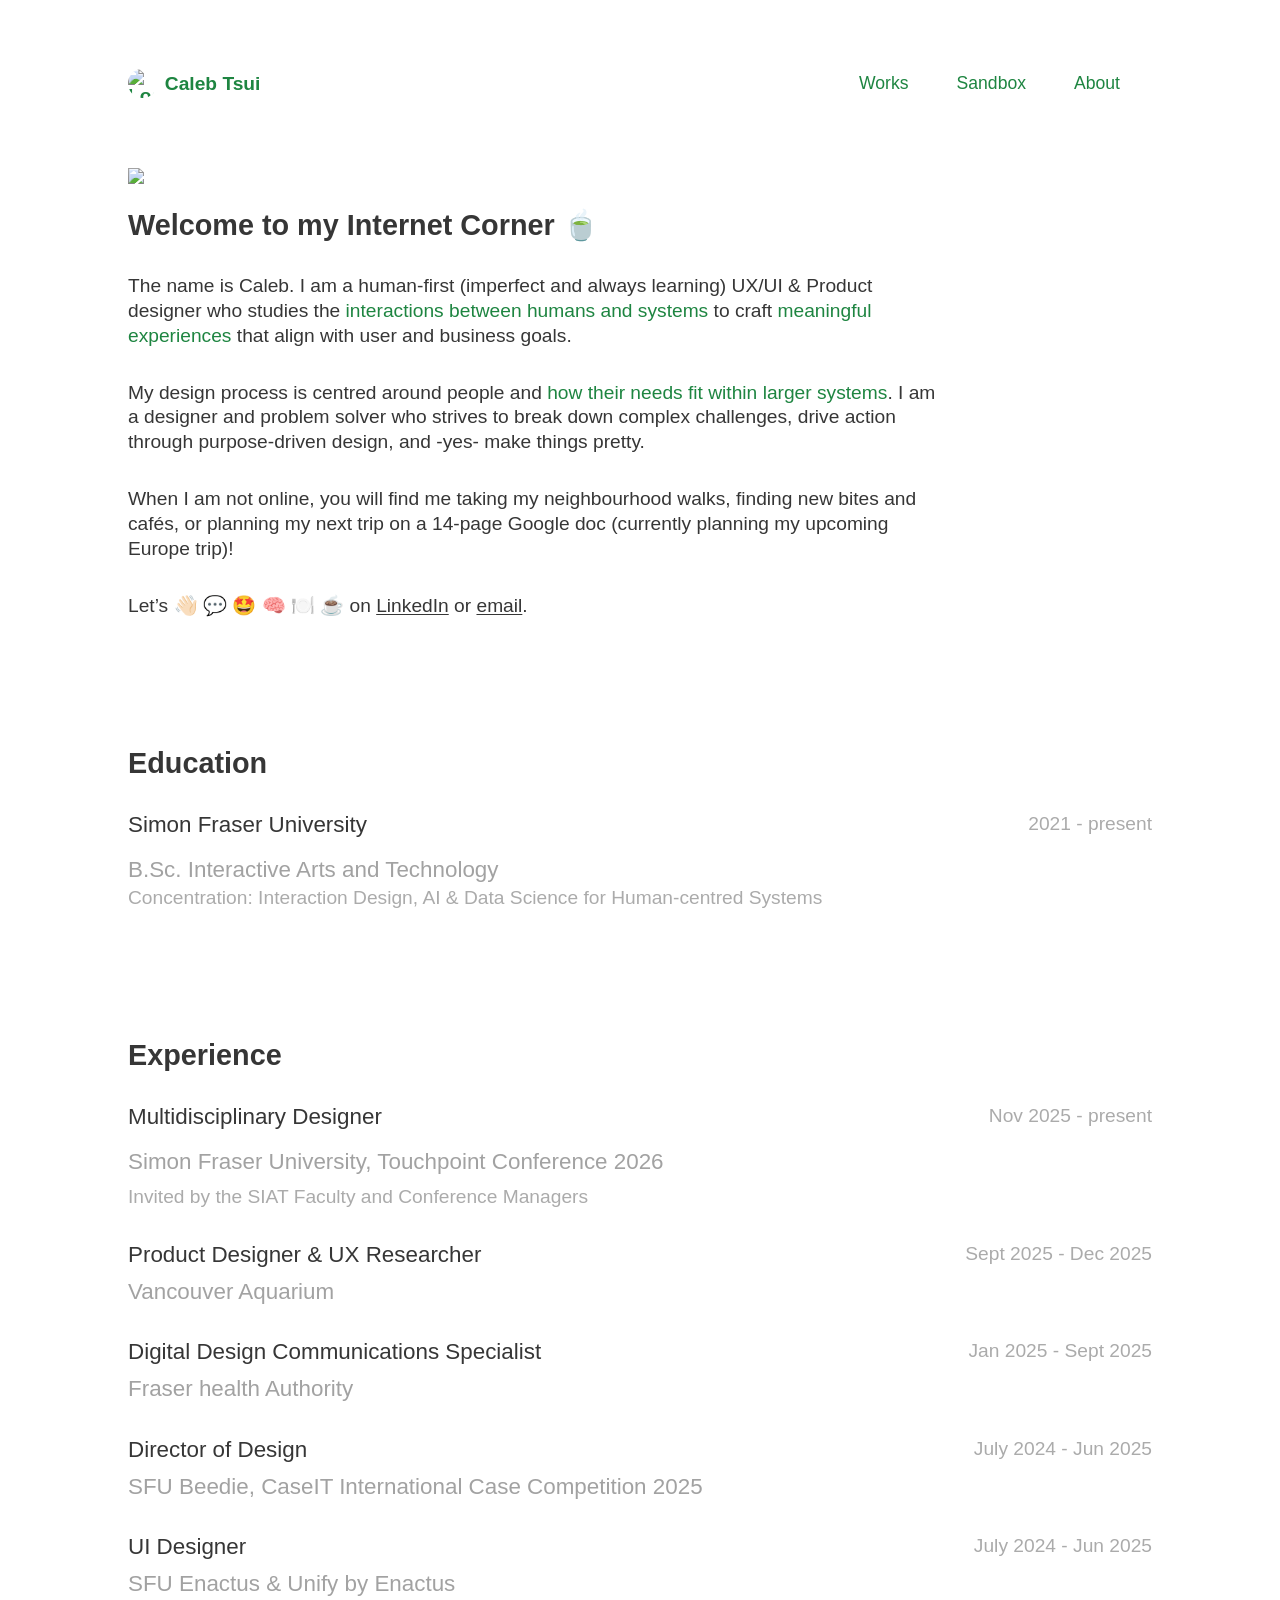
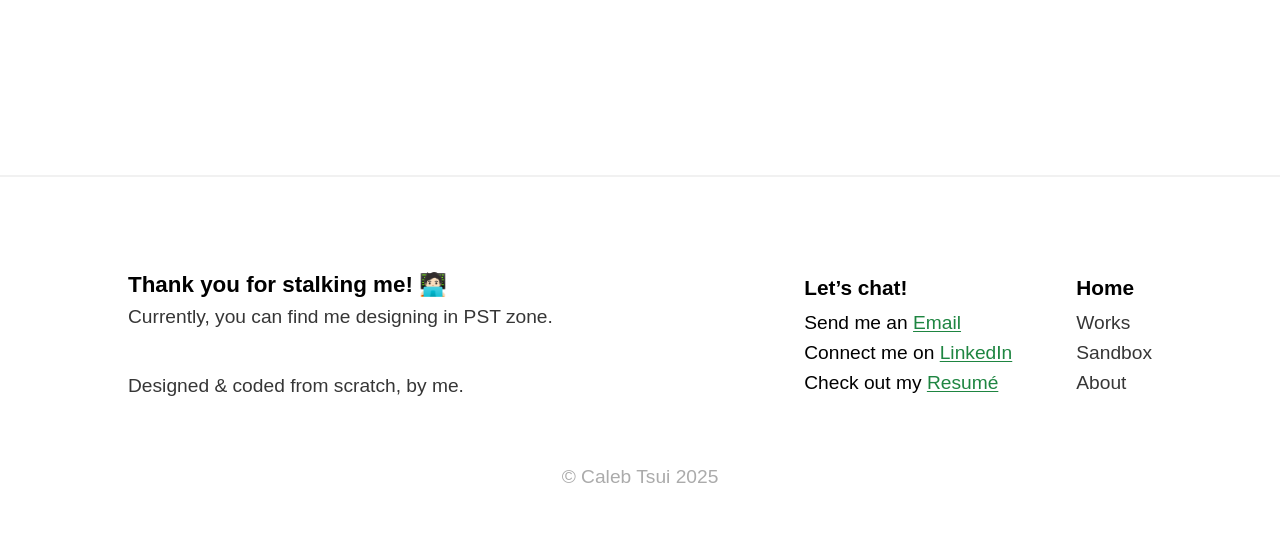
==== commit df1382b9: "updated" ====
--- a/about.html
+++ b/about.html
@@ -62,8 +62,6 @@
             <p>When I am not online, you will find me taking my neighbourhood walks, finding new bites and cafés, or planning my next trip on a 14-page Google doc (currently planning my upcoming Europe trip)! </p>
 
             <p>Let’s 👋🏻 💬 🤩 🧠 🍽️ ☕️ on <a href="www.linkedin.com/in/caleb-tsui">LinkedIn</a> or <a href="mailto:calebtsui0314@email.com">email</a>.</p>
-
-            <p class="note">Incoming @ Samsung Electronics R&D for Summer and Fall 2026.</p>
 
         </div>
 
